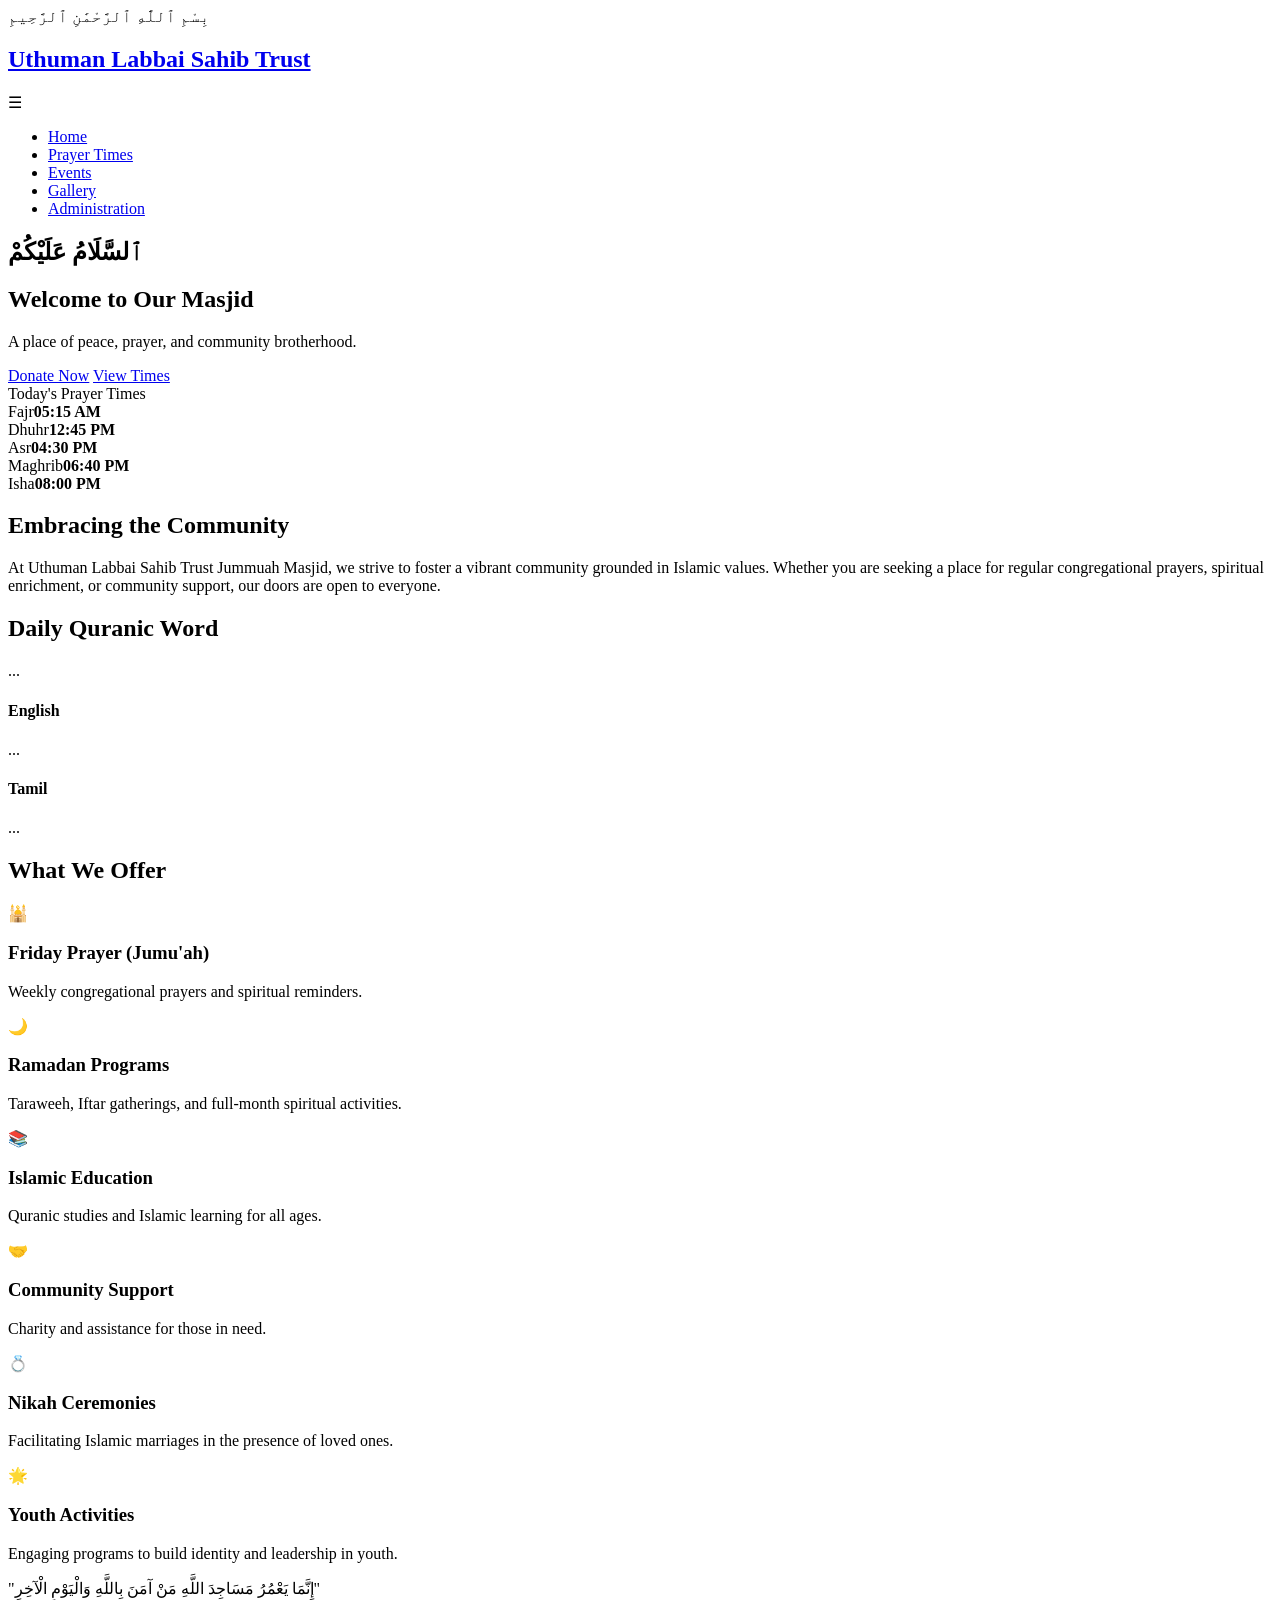
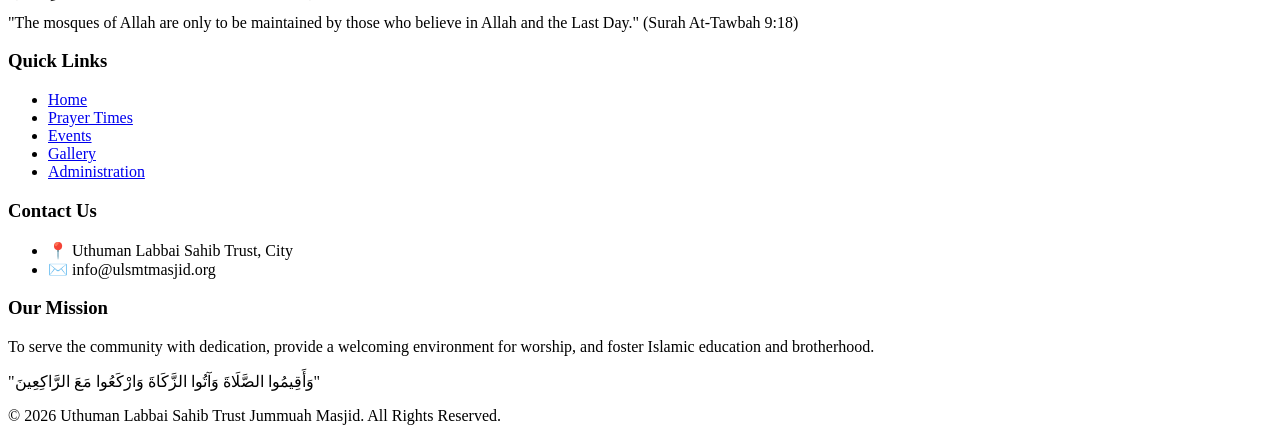
==== index.html @ 2572e5d0 "Add files via upload" ====
<!DOCTYPE html>
<html lang="en">
<head>
    <meta charset="UTF-8">
    <meta name="viewport" content="width=device-width, initial-scale=1.0">
    <title>Home - Uthuman Labbai Sahib Trust Jummuah Masjid</title>
    <meta name="description" content="Welcome to the Uthuman Labbai Sahib Trust Jummuah Masjid. Join us for prayers, events, and community support in a welcoming Islamic environment.">
    <link rel="stylesheet" href="assets/css/style.css">
</head>
<body>
    <div class="bismillah-banner arabic">بِسْمِ ٱللَّٰهِ ٱلرَّحْمَٰنِ ٱلرَّحِيمِ</div>
    <header>
        <nav class="navbar">
            <a href="index.html" class="logo-area">
                <h1>Uthuman Labbai Sahib Trust</h1>
            </a>
            <div class="hamburger" id="hamburger">☰</div>
            <ul class="nav-links" id="nav-links">
                <li><a href="index.html" class="active">Home</a></li>
                <li><a href="prayer-times.html">Prayer Times</a></li>
                <li><a href="events.html">Events</a></li>
                <li><a href="gallery.html">Gallery</a></li>
                <li><a href="administration.html">Administration</a></li>
            </ul>
        </nav>
    </header>

    <section class="hero" id="home">
        <div class="hero-content">
            <h2 class="arabic-greeting arabic">ٱلسَّلَامُ عَلَيْكُمْ</h2>
            <h1 class="hero-title text-gold">Welcome to Our Masjid</h1>
            <p class="hero-subtitle">A place of peace, prayer, and community brotherhood.</p>
            <div class="hero-buttons">
                <a href="#donate" class="btn btn-primary">Donate Now</a>
                <a href="prayer-times.html" class="btn btn-outline">View Times</a>
            </div>
        </div>
    </section>

    <!-- Prayer Strip -->
    <div class="prayer-strip">
        <div class="strip-label">Today's Prayer Times</div>
        <div class="prayer-time-item"><span>Fajr</span><strong>05:15 AM</strong></div>
        <div class="prayer-time-item"><span>Dhuhr</span><strong>12:45 PM</strong></div>
        <div class="prayer-time-item"><span>Asr</span><strong>04:30 PM</strong></div>
        <div class="prayer-time-item"><span>Maghrib</span><strong>06:40 PM</strong></div>
        <div class="prayer-time-item"><span>Isha</span><strong>08:00 PM</strong></div>
    </div>

    <!-- Welcome Prose -->
    <section>
        <h2 class="section-title">Embracing the Community</h2>
        <div class="ornamental-divider"></div>
        <p class="welcome-prose">
            At Uthuman Labbai Sahib Trust Jummuah Masjid, we strive to foster a vibrant community grounded in Islamic values. Whether you are seeking a place for regular congregational prayers, spiritual enrichment, or community support, our doors are open to everyone.
        </p>
    </section>

    <!-- 30 Days of Quran Words Widget -->
    <section>
        <div class="quran-widget">
            <h2 class="text-gold arabic" style="margin-bottom: 20px;">Daily Quranic Word</h2>
            <div class="word-arabic" id="word-arabic">...</div>
            <div class="word-details">
                <div class="lang-item">
                    <h4>English</h4>
                    <p id="word-english">...</p>
                </div>
                <div class="lang-item">
                    <h4>Tamil</h4>
                    <p id="word-tamil">...</p>
                </div>
            </div>
        </div>
    </section>

    <!-- What We Offer -->
    <section>
        <h2 class="section-title">What We Offer</h2>
        <div class="ornamental-divider"></div>
        <div class="grid-cards">
            <div class="glass-card">
                <div class="icon">🕌</div>
                <h3>Friday Prayer (Jumu'ah)</h3>
                <p>Weekly congregational prayers and spiritual reminders.</p>
            </div>
            <div class="glass-card">
                <div class="icon">🌙</div>
                <h3>Ramadan Programs</h3>
                <p>Taraweeh, Iftar gatherings, and full-month spiritual activities.</p>
            </div>
            <div class="glass-card">
                <div class="icon">📚</div>
                <h3>Islamic Education</h3>
                <p>Quranic studies and Islamic learning for all ages.</p>
            </div>
            <div class="glass-card">
                <div class="icon">🤝</div>
                <h3>Community Support</h3>
                <p>Charity and assistance for those in need.</p>
            </div>
            <div class="glass-card">
                <div class="icon">💍</div>
                <h3>Nikah Ceremonies</h3>
                <p>Facilitating Islamic marriages in the presence of loved ones.</p>
            </div>
            <div class="glass-card">
                <div class="icon">🌟</div>
                <h3>Youth Activities</h3>
                <p>Engaging programs to build identity and leadership in youth.</p>
            </div>
        </div>
    </section>

    <!-- Quranic Banner -->
    <section>
        <div class="quran-banner">
            <div class="arabic-verse arabic">"إِنَّمَا يَعْمُرُ مَسَاجِدَ اللَّهِ مَنْ آمَنَ بِاللَّهِ وَالْيَوْمِ الْآخِرِ"</div>
            <p class="translation">"The mosques of Allah are only to be maintained by those who believe in Allah and the Last Day." (Surah At-Tawbah 9:18)</p>
        </div>
    </section>

    <footer>
        <div class="footer-grid">
            <div class="footer-section">
                <h3>Quick Links</h3>
                <ul>
                    <li><a href="index.html">Home</a></li>
                    <li><a href="prayer-times.html">Prayer Times</a></li>
                    <li><a href="events.html">Events</a></li>
                    <li><a href="gallery.html">Gallery</a></li>
                    <li><a href="administration.html">Administration</a></li>
                </ul>
            </div>
            <div class="footer-section">
                <h3>Contact Us</h3>
                <ul>
                    <li>📍 Uthuman Labbai Sahib Trust, City</li>
            
                    <li>✉️ info@ulsmtmasjid.org</li>
                </ul>
            </div>
            <div class="footer-section">
                <h3>Our Mission</h3>
                <p>To serve the community with dedication, provide a welcoming environment for worship, and foster Islamic education and brotherhood.</p>
            </div>
        </div>
        <div class="footer-quote arabic">
            "وَأَقِيمُوا الصَّلَاةَ وَآتُوا الزَّكَاةَ وَارْكَعُوا مَعَ الرَّاكِعِينَ"
        </div>
        <div class="footer-bottom">
            <p>&copy; 2026 Uthuman Labbai Sahib Trust Jummuah Masjid. All Rights Reserved.</p>
        </div>
    </footer>

    <script src="assets/js/script.js"></script>
</body>
</html>
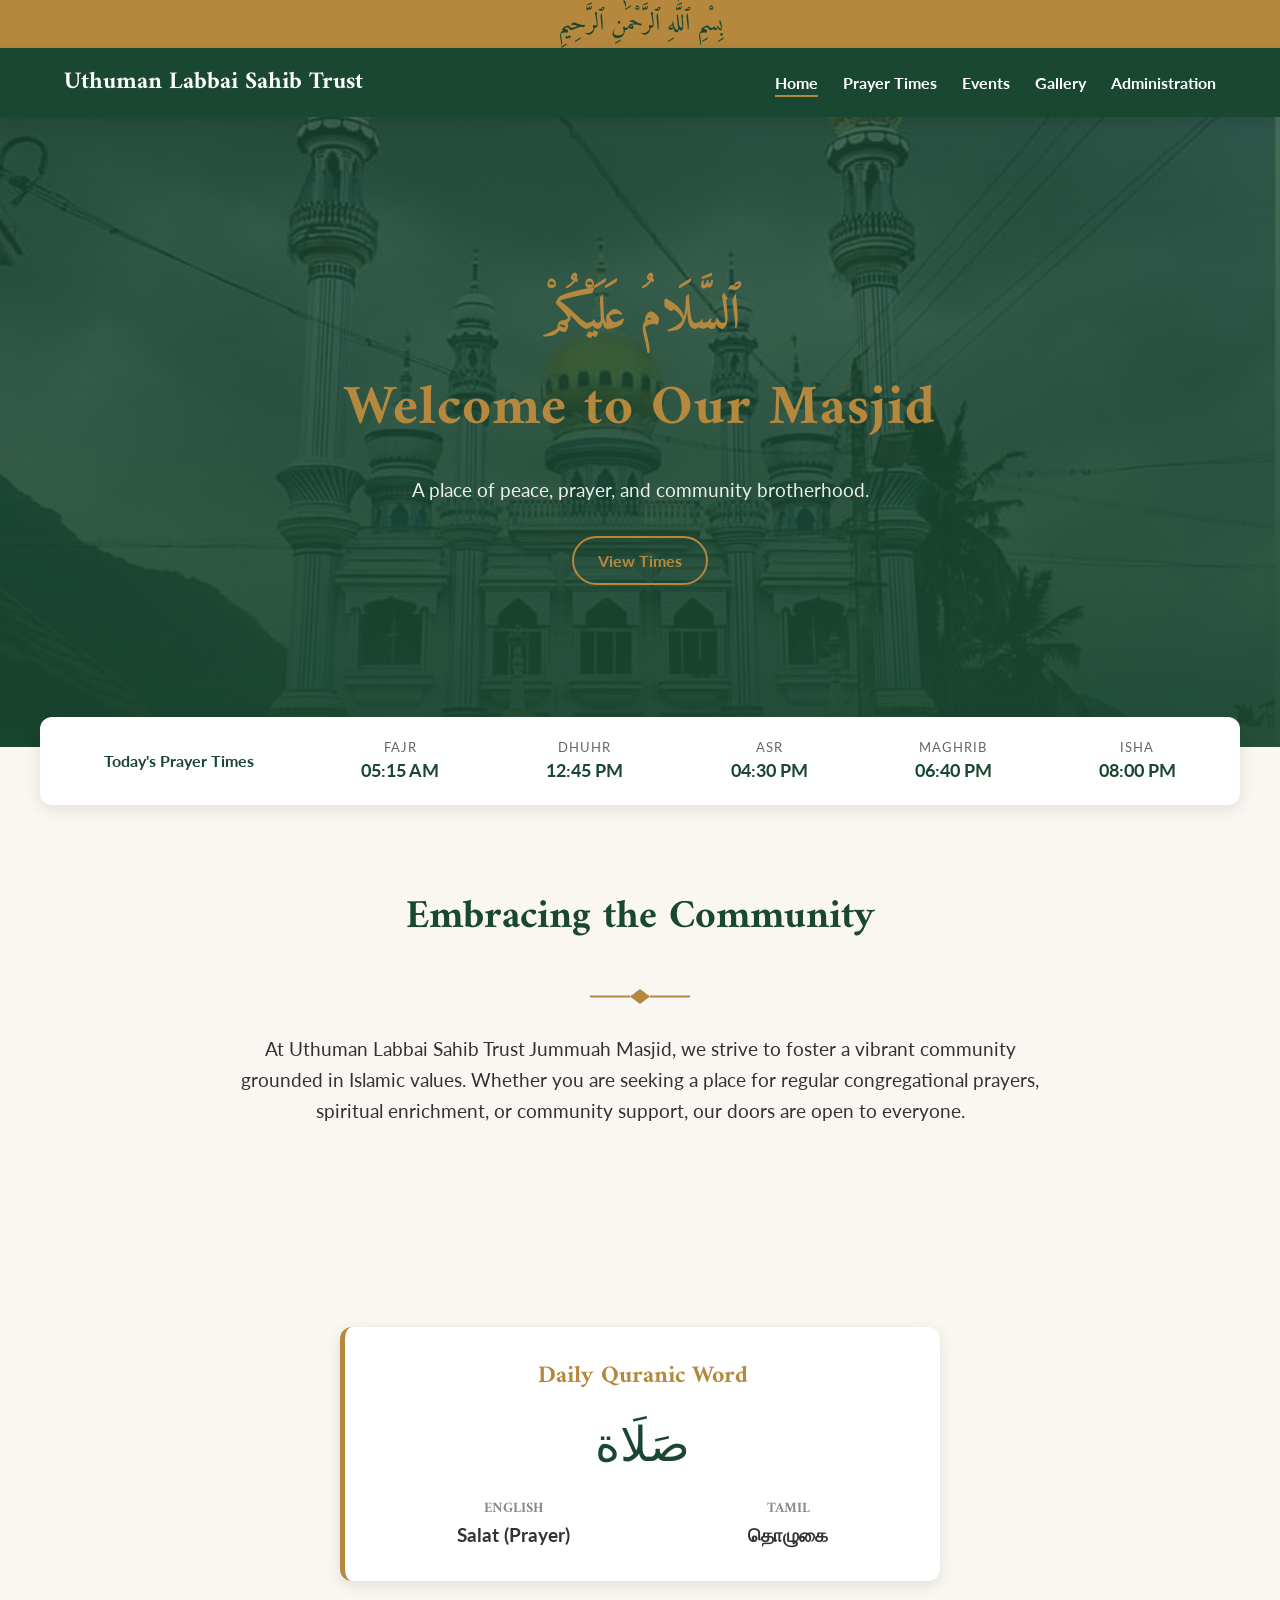
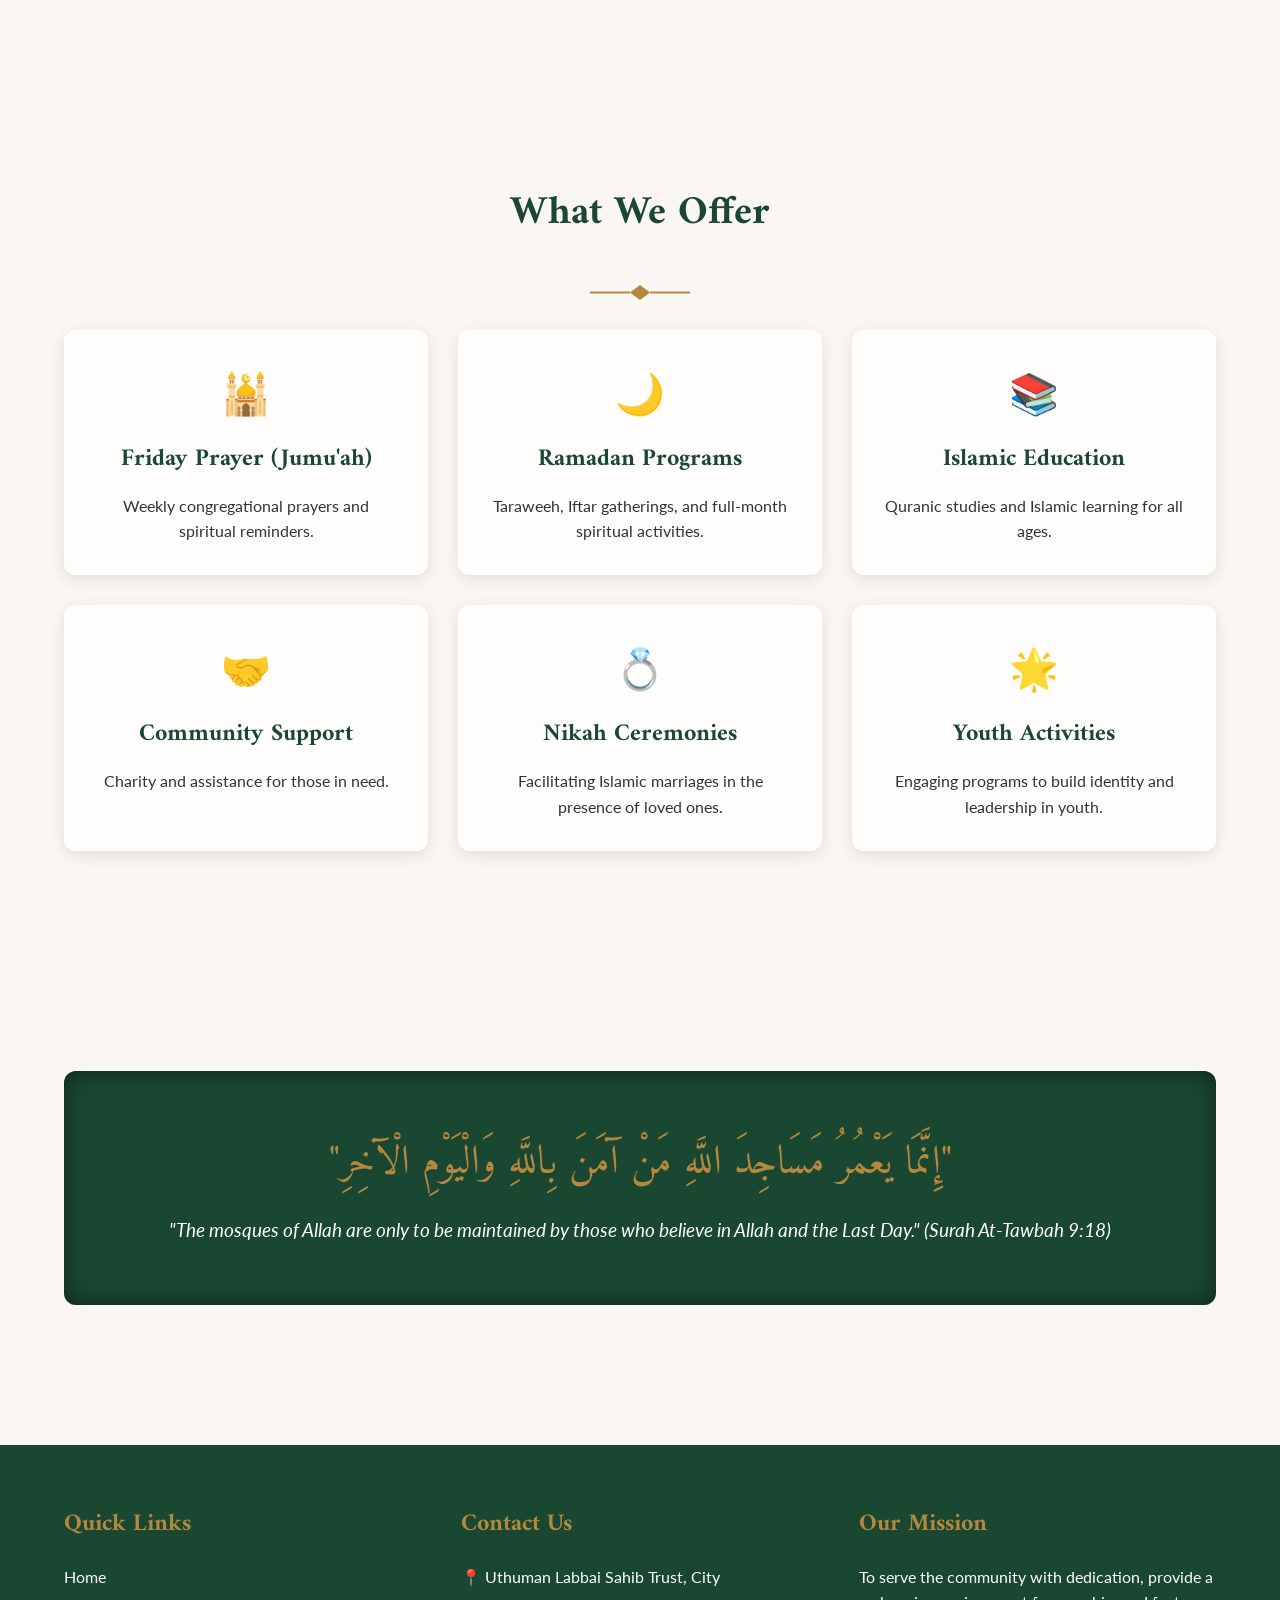
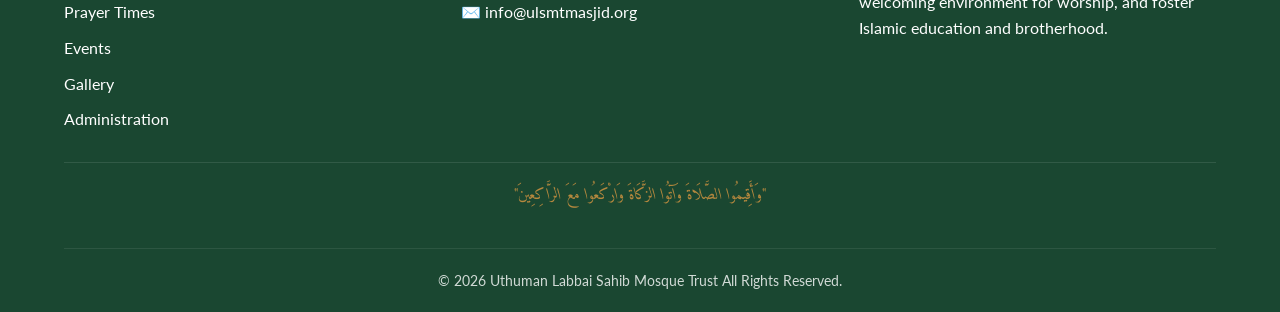
==== commit e26dffde: "Update index.html" ====
--- a/index.html
+++ b/index.html
@@ -3,7 +3,7 @@
 <head>
     <meta charset="UTF-8">
     <meta name="viewport" content="width=device-width, initial-scale=1.0">
-    <title>Home - Uthuman Labbai Sahib Trust Jummuah Masjid</title>
+    <title>Home - Uthuman Labbai Sahib Mosque Trust Jummuah Masjid</title>
     <meta name="description" content="Welcome to the Uthuman Labbai Sahib Trust Jummuah Masjid. Join us for prayers, events, and community support in a welcoming Islamic environment.">
     <link rel="stylesheet" href="assets/css/style.css">
 </head>
@@ -31,7 +31,6 @@
             <h1 class="hero-title text-gold">Welcome to Our Masjid</h1>
             <p class="hero-subtitle">A place of peace, prayer, and community brotherhood.</p>
             <div class="hero-buttons">
-                <a href="#donate" class="btn btn-primary">Donate Now</a>
                 <a href="prayer-times.html" class="btn btn-outline">View Times</a>
             </div>
         </div>
@@ -59,7 +58,7 @@
     <!-- 30 Days of Quran Words Widget -->
     <section>
         <div class="quran-widget">
-            <h2 class="text-gold arabic" style="margin-bottom: 20px;">Daily Quranic Word</h2>
+            <h2 class="text-gold arabic" style="margin-bottom: 10px;">Daily Quranic Word</h2>
             <div class="word-arabic" id="word-arabic">...</div>
             <div class="word-details">
                 <div class="lang-item">
@@ -149,7 +148,7 @@
             "وَأَقِيمُوا الصَّلَاةَ وَآتُوا الزَّكَاةَ وَارْكَعُوا مَعَ الرَّاكِعِينَ"
         </div>
         <div class="footer-bottom">
-            <p>&copy; 2026 Uthuman Labbai Sahib Trust Jummuah Masjid. All Rights Reserved.</p>
+            <p>&copy; 2026 Uthuman Labbai Sahib Mosque Trust  All Rights Reserved.</p>
         </div>
     </footer>
 
--- a/assets/css/style.css
+++ b/assets/css/style.css
@@ -0,0 +1,737 @@
+@import url('https://fonts.googleapis.com/css2?family=Amiri:ital,wght@0,400;0,700;1,400;1,700&family=Lato:wght@300;400;700;900&display=swap');
+
+:root {
+    --deep-green: #1a4731;
+    --mid-green: #2d6a4f;
+    --warm-gold: #b5883e;
+    --cream-bg: #faf7f2;
+    --white: #ffffff;
+    --text-dark: #333333;
+    --text-light: #f4f4f4;
+    --shadow: 0 4px 15px rgba(0, 0, 0, 0.1);
+    --border-radius: 12px;
+    --transition: all 0.3s ease;
+}
+
+* {
+    margin: 0;
+    padding: 0;
+    box-sizing: border-box;
+}
+
+body {
+    font-family: 'Lato', sans-serif;
+    background-color: var(--cream-bg);
+    color: var(--text-dark);
+    line-height: 1.6;
+    background-image: radial-gradient(var(--warm-gold) 0.5px, transparent 0.5px);
+    background-size: 20px 20px;
+    background-color: var(--cream-bg);
+    background-position: 0 0, 10px 10px;
+    background-attachment: fixed;
+}
+
+h1, h2, h3, h4, h5, h6, .arabic {
+    font-family: 'Amiri', serif;
+}
+
+.text-gold { color: var(--warm-gold); }
+.text-green { color: var(--deep-green); }
+
+/* Buttons */
+.btn {
+    display: inline-block;
+    padding: 10px 24px;
+    border-radius: 25px;
+    text-decoration: none;
+    font-weight: 700;
+    transition: var(--transition);
+    cursor: pointer;
+    border: none;
+}
+
+.btn-primary {
+    background-color: var(--warm-gold);
+    color: var(--white);
+}
+
+.btn-primary:hover {
+    background-color: #a37832;
+    transform: translateY(-2px);
+}
+
+.btn-outline {
+    background-color: transparent;
+    border: 2px solid var(--warm-gold);
+    color: var(--warm-gold);
+}
+
+.btn-outline:hover {
+    background-color: var(--warm-gold);
+    color: var(--white);
+}
+
+/* Header */
+header {
+    background-color: var(--deep-green);
+    color: var(--white);
+    position: sticky;
+    top: 0;
+    z-index: 1000;
+    box-shadow: var(--shadow);
+}
+
+.bismillah-banner {
+    background-color: var(--warm-gold);
+    color: var(--deep-green);
+    text-align: center;
+    padding: 5px 0;
+    font-size: 1.5rem;
+}
+
+.navbar {
+    display: flex;
+    justify-content: space-between;
+    align-items: center;
+    padding: 15px 5%;
+    max-width: 1400px;
+    margin: 0 auto;
+}
+
+.logo-area {
+    display: flex;
+    align-items: center;
+    gap: 15px;
+    text-decoration: none;
+    color: var(--white);
+}
+
+.logo-area img {
+    height: 50px;
+}
+
+.logo-area h1 {
+    font-size: 1.5rem;
+    margin: 0;
+}
+
+.nav-links {
+    list-style: none;
+    display: flex;
+    gap: 25px;
+}
+
+.nav-links li a {
+    color: var(--white);
+    text-decoration: none;
+    font-weight: 700;
+    transition: var(--transition);
+    position: relative;
+}
+
+.nav-links li a::after {
+    content: '';
+    position: absolute;
+    bottom: -5px;
+    left: 0;
+    width: 0;
+    height: 2px;
+    background-color: var(--warm-gold);
+    transition: var(--transition);
+}
+
+.nav-links li a:hover::after, .nav-links li a.active::after {
+    width: 100%;
+}
+
+.nav-links li a:hover {
+    color: var(--warm-gold);
+}
+
+.hamburger {
+    display: none;
+    cursor: pointer;
+    font-size: 1.5rem;
+    color: var(--white);
+}
+
+/* Hero Section */
+.hero {
+    position: relative;
+    height: 70vh;
+    min-height: 500px;
+    background-image: url('../img/masjid_bg.png');
+    background-size: cover;
+    background-position: center;
+    display: flex;
+    align-items: center;
+    justify-content: center;
+    text-align: center;
+    color: var(--white);
+}
+
+.hero::before {
+    content: '';
+    position: absolute;
+    top: 0;
+    left: 0;
+    width: 100%;
+    height: 100%;
+    background: linear-gradient(rgba(26, 71, 49, 0.8), rgba(26, 71, 49, 0.95));
+}
+
+.hero-content {
+    position: relative;
+    z-index: 1;
+    max-width: 800px;
+    padding: 0 20px;
+}
+
+.arabic-greeting {
+    font-size: 3rem;
+    color: var(--warm-gold);
+    margin-bottom: 10px;
+}
+
+.hero-title {
+    font-size: 3.5rem;
+    margin-bottom: 20px;
+    letter-spacing: 1px;
+}
+
+.hero-subtitle {
+    font-size: 1.2rem;
+    margin-bottom: 30px;
+    opacity: 0.9;
+}
+
+.hero-buttons {
+    display: flex;
+    gap: 15px;
+    justify-content: center;
+}
+
+/* Strips & Banners */
+.prayer-strip {
+    background-color: var(--white);
+    box-shadow: var(--shadow);
+    display: flex;
+    justify-content: space-between;
+    align-items: center;
+    padding: 20px 5%;
+    flex-wrap: wrap;
+    gap: 15px;
+    position: relative;
+    z-index: 10;
+    margin-top: -30px;
+    border-radius: var(--border-radius);
+    max-width: 1200px;
+    margin-left: auto;
+    margin-right: auto;
+}
+
+.strip-label {
+    color: var(--deep-green);
+    font-weight: 700;
+}
+
+.prayer-time-item {
+    display: flex;
+    flex-direction: column;
+    align-items: center;
+}
+
+.prayer-time-item span {
+    font-size: 0.8rem;
+    text-transform: uppercase;
+    color: #666;
+    letter-spacing: 1px;
+}
+
+.prayer-time-item strong {
+    color: var(--deep-green);
+    font-size: 1.1rem;
+}
+
+/* Sections General */
+section {
+    padding: 80px 5%;
+    max-width: 1400px;
+    margin: 0 auto;
+}
+
+.section-title {
+    text-align: center;
+    color: var(--deep-green);
+    font-size: 2.5rem;
+    margin-bottom: 40px;
+    position: relative;
+}
+
+.ornamental-divider {
+    display: block;
+    margin: 15px auto 30px;
+    width: 100px;
+    height: 15px;
+    background: url('data:image/svg+xml;utf8,<svg viewBox="0 0 100 15" xmlns="http://www.w3.org/2000/svg"><path d="M50 0 L60 7.5 L50 15 L40 7.5 Z" fill="%23b5883e"/><line x1="0" y1="7.5" x2="40" y2="7.5" stroke="%23b5883e" stroke-width="2"/><line x1="60" y1="7.5" x2="100" y2="7.5" stroke="%23b5883e" stroke-width="2"/></svg>') no-repeat center;
+}
+
+/* Prose/Welcome */
+.welcome-prose {
+    text-align: center;
+    max-width: 800px;
+    margin: 0 auto;
+    font-size: 1.2rem;
+    color: var(--text-dark);
+}
+
+/* Glassmorphism Cards Grid */
+.grid-cards {
+    display: grid;
+    grid-template-columns: repeat(auto-fit, minmax(300px, 1fr));
+    gap: 30px;
+}
+
+.glass-card {
+    background: rgba(255, 255, 255, 0.7);
+    backdrop-filter: blur(10px);
+    -webkit-backdrop-filter: blur(10px);
+    border: 1px solid rgba(255, 255, 255, 0.5);
+    border-radius: var(--border-radius);
+    padding: 30px;
+    box-shadow: var(--shadow);
+    transition: var(--transition);
+    text-align: center;
+}
+
+.glass-card:hover {
+    transform: translateY(-10px);
+    box-shadow: 0 10px 25px rgba(26, 71, 49, 0.2);
+}
+
+.glass-card h3 {
+    color: var(--deep-green);
+    margin-bottom: 15px;
+    font-size: 1.5rem;
+}
+
+.glass-card .icon {
+    font-size: 2.5rem;
+    color: var(--warm-gold);
+    margin-bottom: 15px;
+}
+
+/* Quranic Banner */
+.quran-banner {
+    background-color: var(--deep-green);
+    color: var(--warm-gold);
+    text-align: center;
+    padding: 60px 20px;
+    border-radius: var(--border-radius);
+    margin-top: 60px;
+    box-shadow: inset 0 0 20px rgba(0,0,0,0.5);
+}
+
+.quran-banner .arabic-verse {
+    font-size: 2.5rem;
+    margin-bottom: 20px;
+}
+
+.quran-banner .translation {
+    font-size: 1.2rem;
+    color: var(--white);
+    font-style: italic;
+}
+
+/* Dashboard / Quran Words Widget */
+.quran-widget {
+    background: var(--white);
+    border-left: 5px solid var(--warm-gold);
+    border-radius: var(--border-radius);
+    padding: 30px;
+    box-shadow: var(--shadow);
+    text-align: center;
+    max-width: 600px;
+    margin: 40px auto;
+}
+
+.quran-widget .word-arabic {
+    font-size: 3rem;
+    color: var(--deep-green);
+    margin-bottom: 15px;
+}
+
+.quran-widget .word-details {
+    display: flex;
+    justify-content: space-around;
+    align-items: center;
+    flex-wrap: wrap;
+    gap: 15px;
+}
+
+.quran-widget .lang-item h4 {
+    font-size: 0.9rem;
+    text-transform: uppercase;
+    color: #888;
+}
+
+.quran-widget .lang-item p {
+    font-size: 1.2rem;
+    font-weight: 700;
+    color: var(--text-dark);
+}
+
+/* Tables */
+.schedule-table {
+    width: 100%;
+    border-collapse: collapse;
+    background: var(--white);
+    box-shadow: var(--shadow);
+    border-radius: var(--border-radius);
+    overflow: hidden;
+    margin-bottom: 40px;
+}
+
+.schedule-table th, .schedule-table td {
+    padding: 15px;
+    text-align: center;
+    border-bottom: 1px solid #eee;
+}
+
+.schedule-table th {
+    background-color: var(--deep-green);
+    color: var(--white);
+    font-family: 'Amiri', serif;
+    font-size: 1.2rem;
+}
+
+.schedule-table tr.highlight, .schedule-table tr:hover {
+    background-color: rgba(181, 136, 62, 0.1);
+}
+
+.schedule-table tr.highlight td:first-child {
+    font-weight: 700;
+    color: var(--deep-green);
+}
+
+/* Admin Cards */
+.admin-card {
+    display: flex;
+    flex-direction: column;
+    align-items: center;
+    background: var(--white);
+    border-radius: var(--border-radius);
+    padding: 30px;
+    box-shadow: var(--shadow);
+    transition: var(--transition);
+}
+
+.admin-card:hover {
+    transform: translateY(-5px);
+}
+
+.avatar {
+    width: 100px;
+    height: 100px;
+    border-radius: 50%;
+    background: linear-gradient(135deg, var(--deep-green), var(--mid-green));
+    color: var(--white);
+    display: flex;
+    justify-content: center;
+    align-items: center;
+    font-size: 2.5rem;
+    font-weight: 700;
+    margin-bottom: 20px;
+    border: 3px solid var(--warm-gold);
+}
+
+.admin-card .role-badge {
+    background-color: var(--warm-gold);
+    color: var(--white);
+    padding: 4px 12px;
+    border-radius: 20px;
+    font-size: 0.8rem;
+    text-transform: uppercase;
+    letter-spacing: 1px;
+    margin-bottom: 10px;
+}
+
+.admin-card h3 {
+    color: var(--deep-green);
+    font-size: 1.3rem;
+}
+
+/* Tags */
+.tag {
+    display: inline-block;
+    padding: 4px 12px;
+    border-radius: 12px;
+    font-size: 0.75rem;
+    font-weight: 700;
+    text-transform: uppercase;
+    margin-bottom: 10px;
+}
+.tag-event { background: var(--warm-gold); color: white; }
+.tag-program { background: var(--mid-green); color: white; }
+.tag-announcement { background: #e76f51; color: white; }
+
+/* Filterable Gallery */
+.gallery-filters {
+    display: flex;
+    justify-content: center;
+    gap: 15px;
+    margin-bottom: 30px;
+    flex-wrap: wrap;
+}
+
+.filter-btn {
+    padding: 8px 16px;
+    border: none;
+    background: transparent;
+    cursor: pointer;
+    font-family: inherit;
+    font-weight: 700;
+    color: var(--text-dark);
+    border-bottom: 2px solid transparent;
+    transition: var(--transition);
+}
+
+.filter-btn.active, .filter-btn:hover {
+    color: var(--deep-green);
+    border-bottom-color: var(--warm-gold);
+}
+
+.gallery-grid {
+    display: grid;
+    grid-template-columns: repeat(auto-fill, minmax(250px, 1fr));
+    gap: 20px;
+}
+
+.gallery-item {
+    position: relative;
+    border-radius: var(--border-radius);
+    overflow: hidden;
+    cursor: pointer;
+    box-shadow: var(--shadow);
+    transition: var(--transition);
+    background: #000;
+}
+
+.gallery-item img {
+    width: 100%;
+    height: 100%;
+    aspect-ratio: 1;
+    object-fit: cover;
+    display: block;
+    transition: transform 0.4s ease;
+}
+
+.gallery-item:hover img {
+    transform: scale(1.1);
+}
+
+.gallery-item:hover {
+    transform: scale(1.03);
+}
+
+.gallery-item::after {
+    content: '';
+    position: absolute;
+    inset: 0;
+    background: linear-gradient(to top, rgba(0,0,0,0.7), rgba(0,0,0,0.1));
+}
+
+.gallery-item h3 {
+    position: absolute;
+    bottom: 15px;
+    left: 15px;
+    right: 15px;
+    color: white;
+    z-index: 2;
+}
+
+.gallery-item:hover {
+    transform: scale(1.03);
+}
+
+.gallery-item.bg-1 { background: linear-gradient(45deg, var(--deep-green), var(--mid-green)); }
+.gallery-item.bg-2 { background: linear-gradient(45deg, var(--warm-gold), #d4af37); }
+.gallery-item.bg-3 { background: linear-gradient(45deg, #1d3557, #457b9d); }
+
+.gallery-item .emoji {
+    font-size: 3rem;
+    margin-bottom: 10px;
+}
+
+
+
+.admin-img {
+    width: 100px;
+    height: 100px;
+    border-radius: 50%;
+    object-fit: cover;
+    margin-bottom: 10px;
+    border: 3px solid var(--warm-gold);
+}
+.avatar-fallback {
+    width: 100px;
+    height: 100px;
+    border-radius: 50%;
+    background: linear-gradient(135deg, var(--deep-green), var(--mid-green));
+    color: white;
+    display: flex; /* 🔥 always flex */
+    justify-content: center;
+    align-items: center;
+    font-size: 2rem;
+    font-weight: bold;
+    margin-bottom: 10px;
+    border: 3px solid var(--warm-gold);
+    position: absolute;
+    top: 0;
+    left: 0;
+    opacity: 0; /* 🔥 hidden initially */
+}
+
+.admin-card {
+    text-align: center;
+    padding: 20px;
+}
+
+/* Lightbox */
+.lightbox {
+    display: none;
+    position: fixed;
+    z-index: 2000;
+    top: 0;
+    left: 0;
+    width: 100%;
+    height: 100%;
+    background: rgba(0, 0, 0, 0.9);
+    justify-content: center;
+    align-items: center;
+    flex-direction: column;
+}
+
+.lightbox.active {
+    display: flex;
+}
+
+.lightbox-close {
+    position: absolute;
+    top: 30px;
+    right: 40px;
+    color: white;
+    font-size: 2rem;
+    cursor: pointer;
+}
+
+.lightbox-content {
+    background: var(--white);
+    padding: 40px;
+    border-radius: var(--border-radius);
+    text-align: center;
+    max-width: 90%;
+}
+
+.lightbox-content .emoji {
+    font-size: 5rem;
+    margin-bottom: 20px;
+}
+
+.lightbox-content h3 {
+    color: var(--deep-green);
+    margin-bottom: 10px;
+}
+
+/* Footer */
+footer {
+    background-color: var(--deep-green);
+    color: var(--white);
+    padding: 60px 5% 20px;
+    margin-top: 60px;
+}
+
+.footer-grid {
+    display: grid;
+    grid-template-columns: repeat(auto-fit, minmax(250px, 1fr));
+    gap: 40px;
+    max-width: 1400px;
+    margin: 0 auto;
+}
+
+.footer-section h3 {
+    color: var(--warm-gold);
+    margin-bottom: 20px;
+    font-size: 1.5rem;
+}
+
+.footer-section ul {
+    list-style: none;
+}
+
+.footer-section ul li {
+    margin-bottom: 10px;
+}
+
+.footer-section ul li a {
+    color: var(--white);
+    text-decoration: none;
+    transition: var(--transition);
+}
+
+.footer-section ul li a:hover {
+    color: var(--warm-gold);
+}
+
+.footer-bottom {
+    text-align: center;
+    border-top: 1px solid rgba(255, 255, 255, 0.1);
+    margin-top: 40px;
+    padding-top: 20px;
+    font-size: 0.9rem;
+    opacity: 0.8;
+}
+
+.footer-quote {
+    font-style: italic;
+    text-align: center;
+    border-top: 1px solid rgba(255,255,255,0.1);
+    padding-top: 20px;
+    margin-top: 20px;
+    color: var(--warm-gold);
+}
+
+/* Responsive */
+@media (max-width: 768px) {
+    .nav-links {
+        display: none;
+        flex-direction: column;
+        width: 100%;
+        position: absolute;
+        top: 100%;
+        left: 0;
+        background-color: var(--deep-green);
+        padding: 20px 0;
+        text-align: center;
+    }
+    .nav-links.show {
+        display: flex;
+    }
+    .hamburger {
+        display: block;
+    }
+    .hero-title {
+        font-size: 2.5rem;
+    }
+    .arabic-greeting {
+        font-size: 2rem;
+    }
+    .prayer-strip {
+        flex-direction: column;
+        text-align: center;
+    }
+    .schedule-table {
+        font-size: 0.9rem;
+    }
+}
+
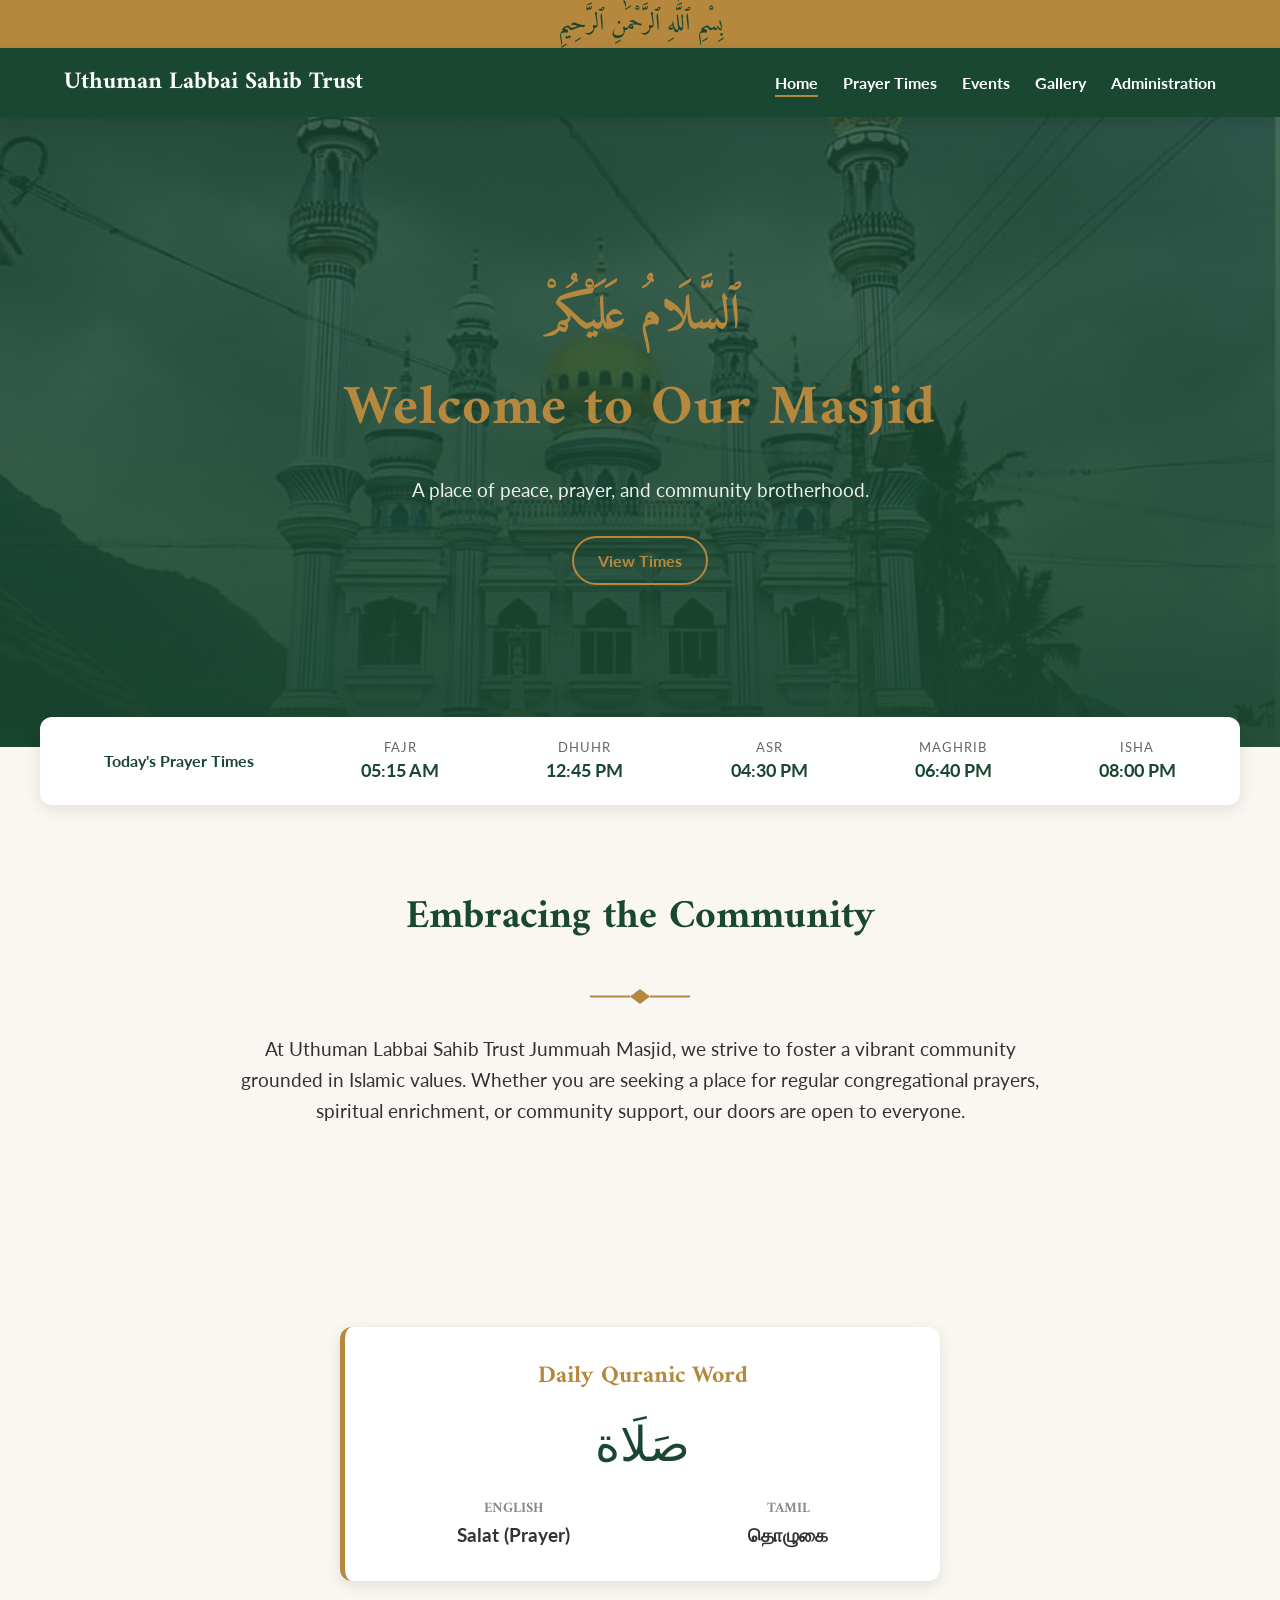
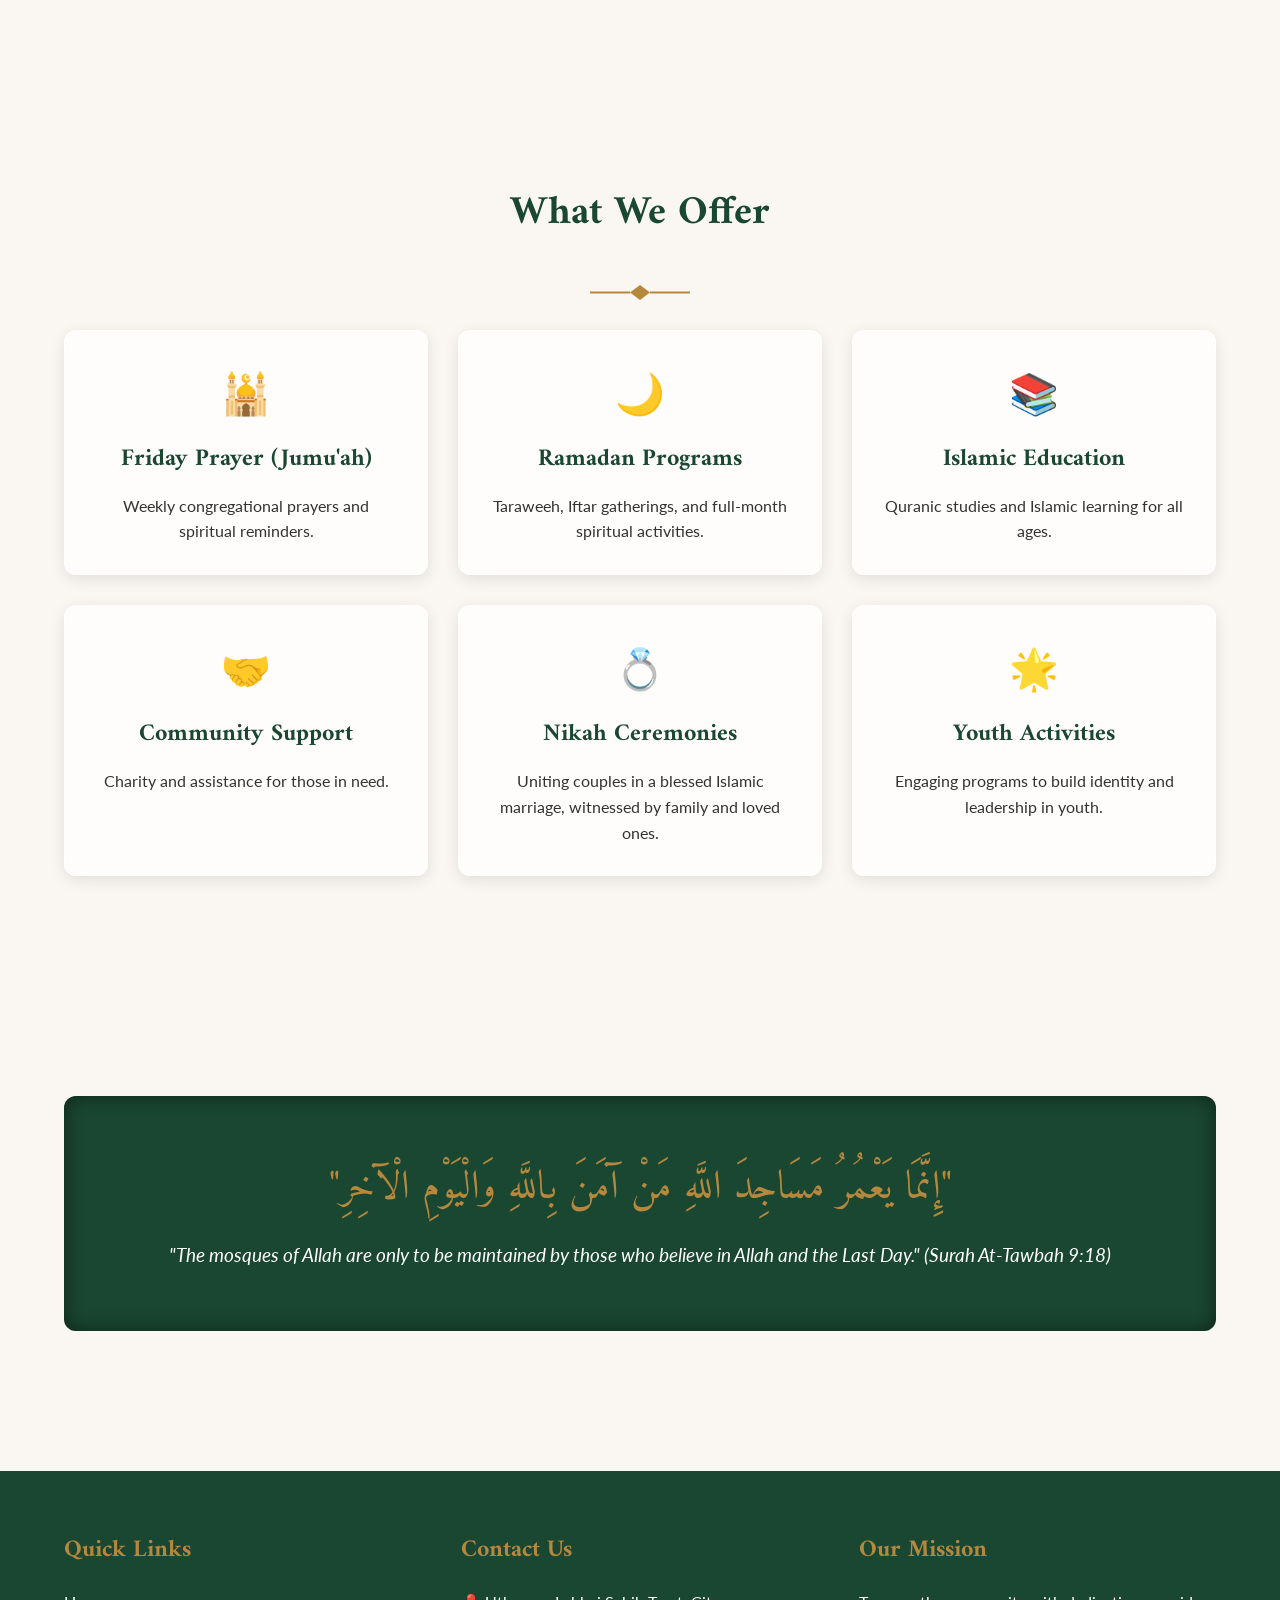
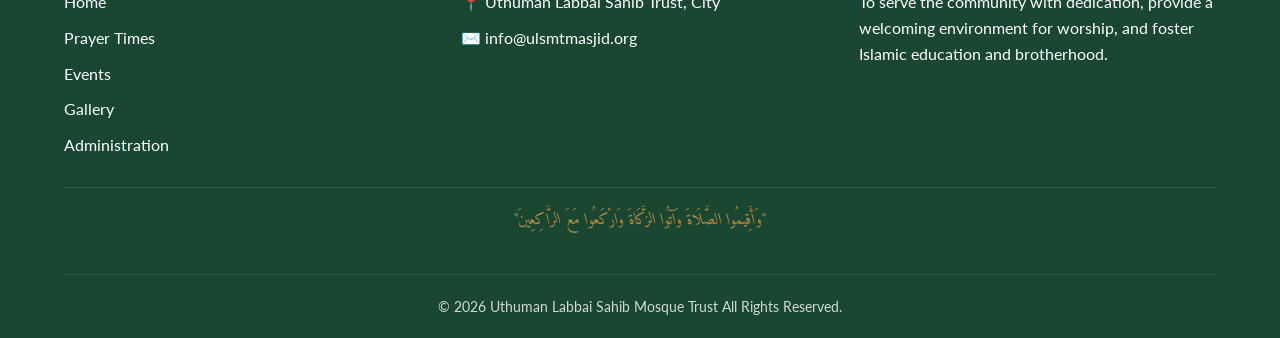
==== commit c89167f7: "Update index.html" ====
--- a/index.html
+++ b/index.html
@@ -101,7 +101,7 @@
             <div class="glass-card">
                 <div class="icon">💍</div>
                 <h3>Nikah Ceremonies</h3>
-                <p>Facilitating Islamic marriages in the presence of loved ones.</p>
+                <p>Uniting couples in a blessed Islamic marriage, witnessed by family and loved ones.</p>
             </div>
             <div class="glass-card">
                 <div class="icon">🌟</div>
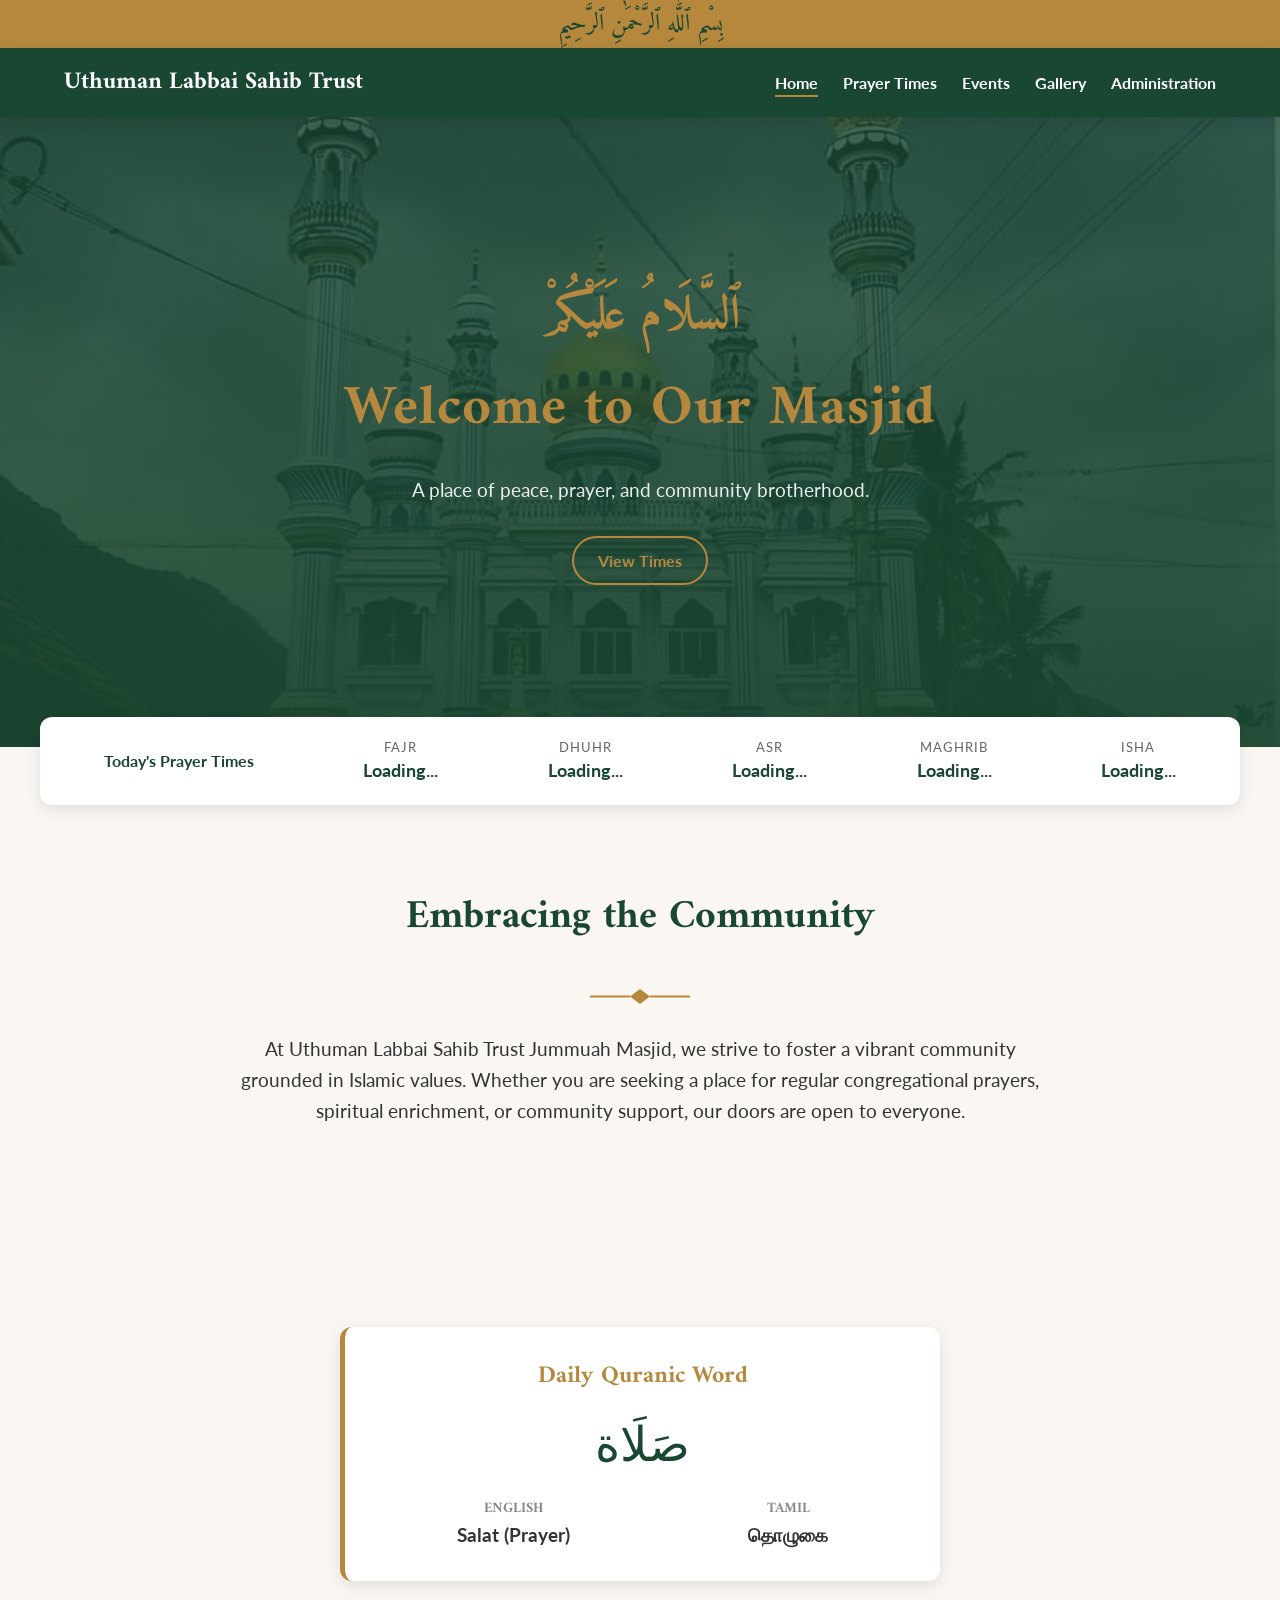
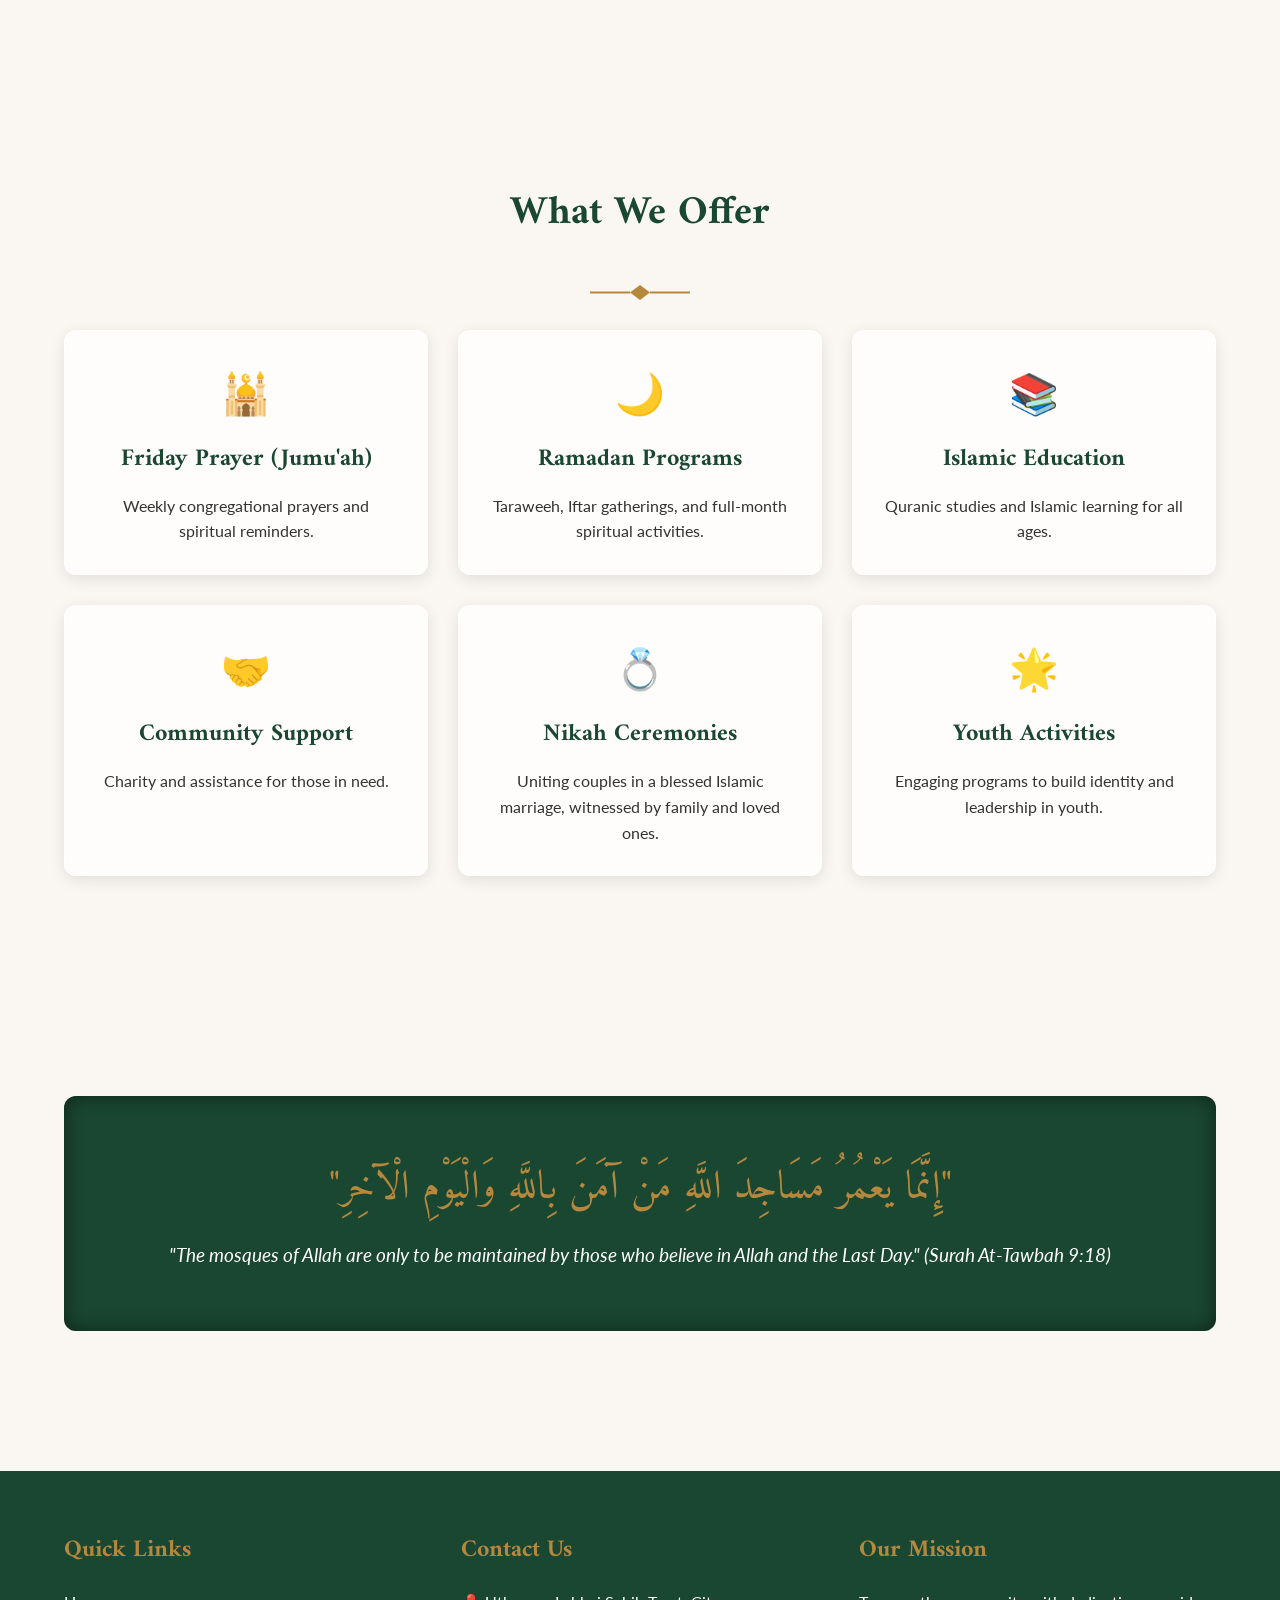
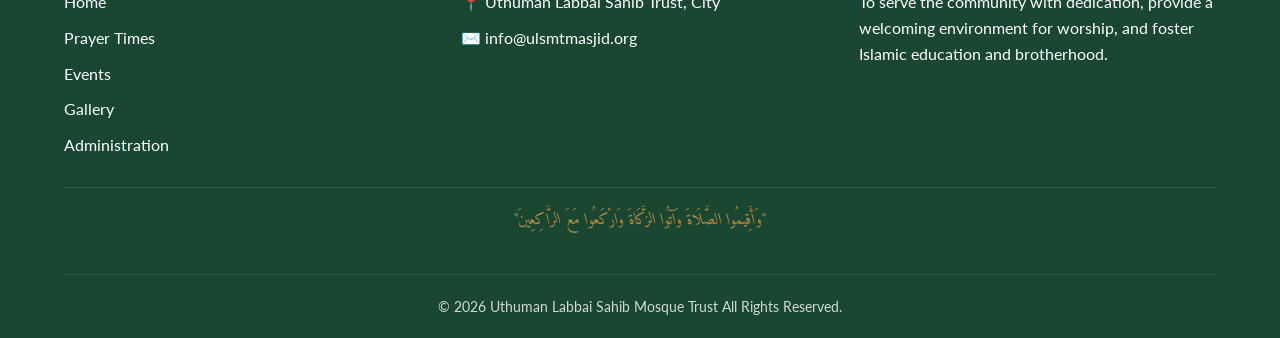
==== commit 3bb5a059: "Modify title and enhance prayer times display Updated the title and prayer times section to display " ====
--- a/index.html
+++ b/index.html
@@ -3,7 +3,7 @@
 <head>
     <meta charset="UTF-8">
     <meta name="viewport" content="width=device-width, initial-scale=1.0">
-    <title>Home - Uthuman Labbai Sahib Mosque Trust Jummuah Masjid</title>
+    <title>Home - Uthuman Labbai Sahib Mosque Trust Jummuah Masjid Thituvillai</title>
     <meta name="description" content="Welcome to the Uthuman Labbai Sahib Trust Jummuah Masjid. Join us for prayers, events, and community support in a welcoming Islamic environment.">
     <link rel="stylesheet" href="assets/css/style.css">
 </head>
@@ -37,14 +37,34 @@
     </section>
 
     <!-- Prayer Strip -->
-    <div class="prayer-strip">
-        <div class="strip-label">Today's Prayer Times</div>
-        <div class="prayer-time-item"><span>Fajr</span><strong>05:15 AM</strong></div>
-        <div class="prayer-time-item"><span>Dhuhr</span><strong>12:45 PM</strong></div>
-        <div class="prayer-time-item"><span>Asr</span><strong>04:30 PM</strong></div>
-        <div class="prayer-time-item"><span>Maghrib</span><strong>06:40 PM</strong></div>
-        <div class="prayer-time-item"><span>Isha</span><strong>08:00 PM</strong></div>
+ <div class="prayer-strip">
+    <div class="strip-label">Today's Prayer Times</div>
+
+    <div class="prayer-time-item">
+        <span>Fajr</span>
+        <strong class="fajr">Loading...</strong>
     </div>
+
+    <div class="prayer-time-item">
+        <span>Dhuhr</span>
+        <strong class="dhuhr">Loading...</strong>
+    </div>
+
+    <div class="prayer-time-item">
+        <span>Asr</span>
+        <strong class="asr">Loading...</strong>
+    </div>
+
+    <div class="prayer-time-item">
+        <span>Maghrib</span>
+        <strong class="maghrib">Loading...</strong>
+    </div>
+
+    <div class="prayer-time-item">
+        <span>Isha</span>
+        <strong class="isha">Loading...</strong>
+    </div>
+</div>
 
     <!-- Welcome Prose -->
     <section>
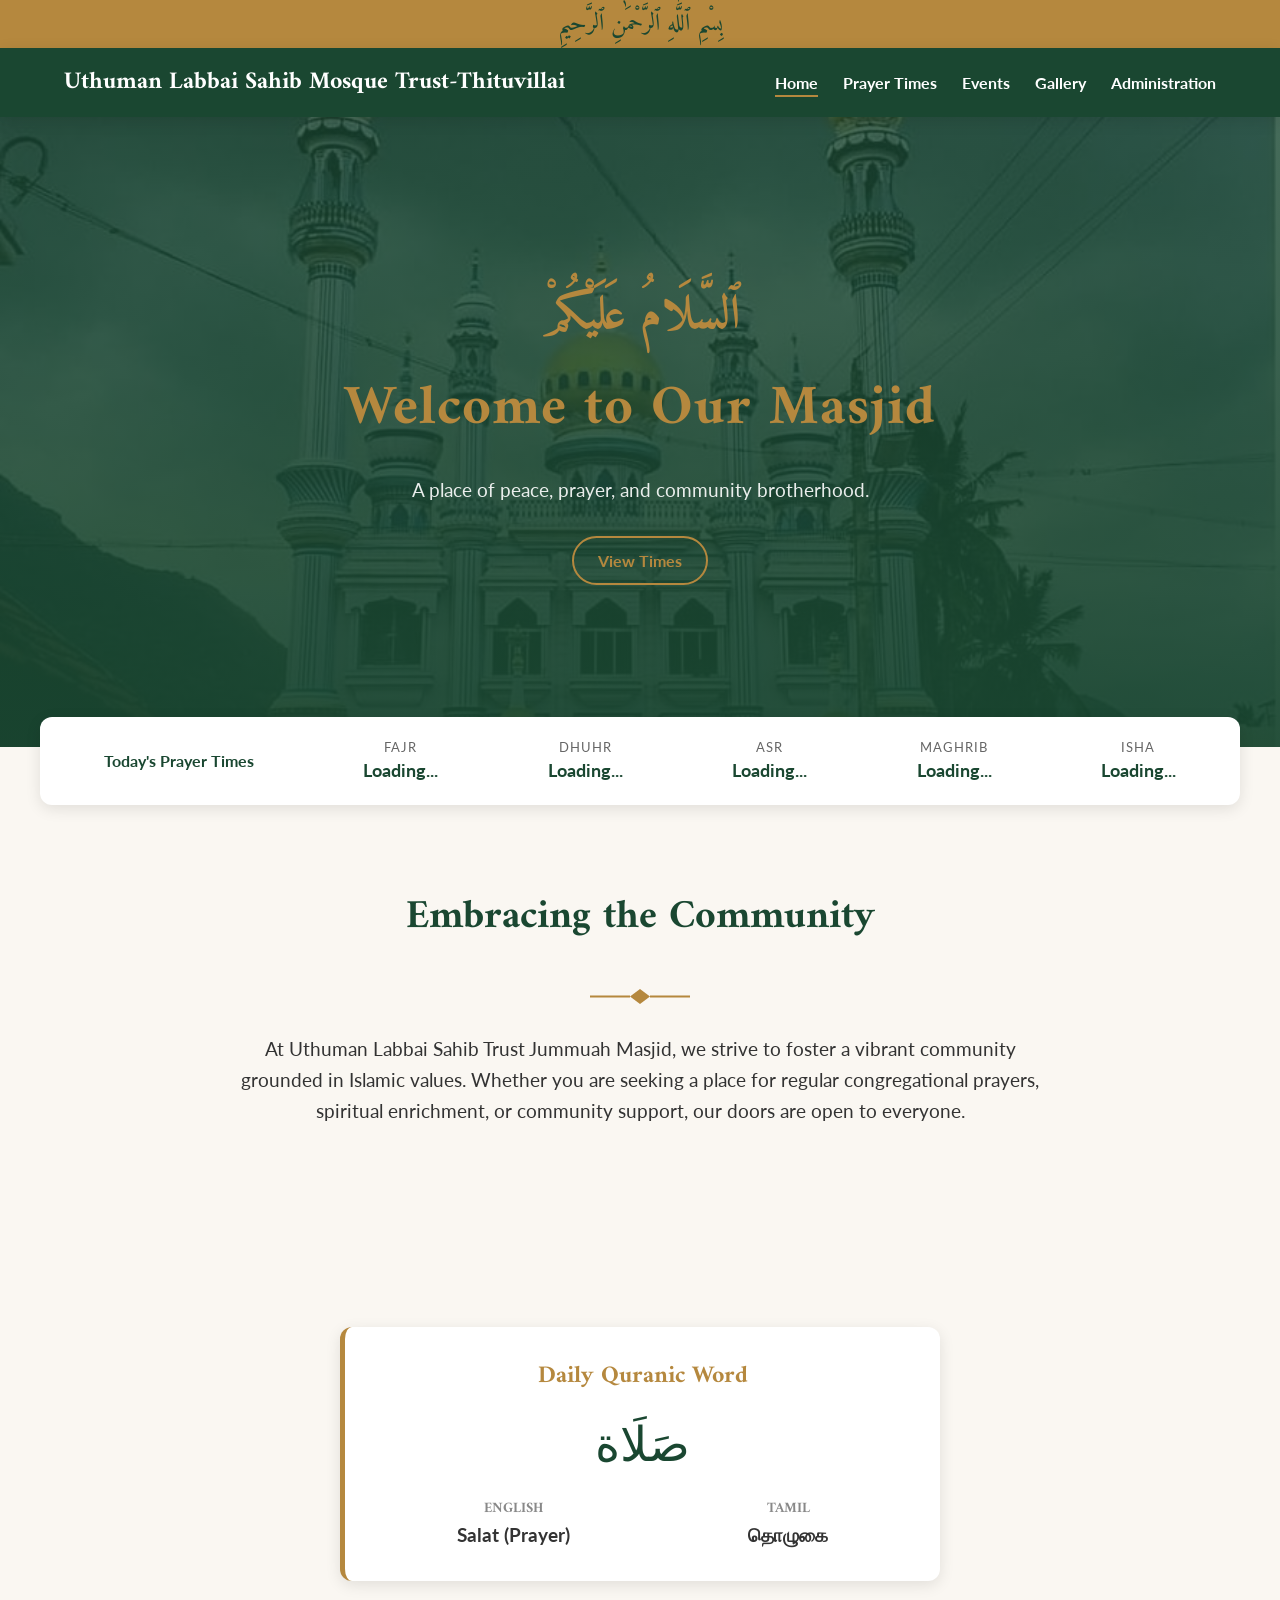
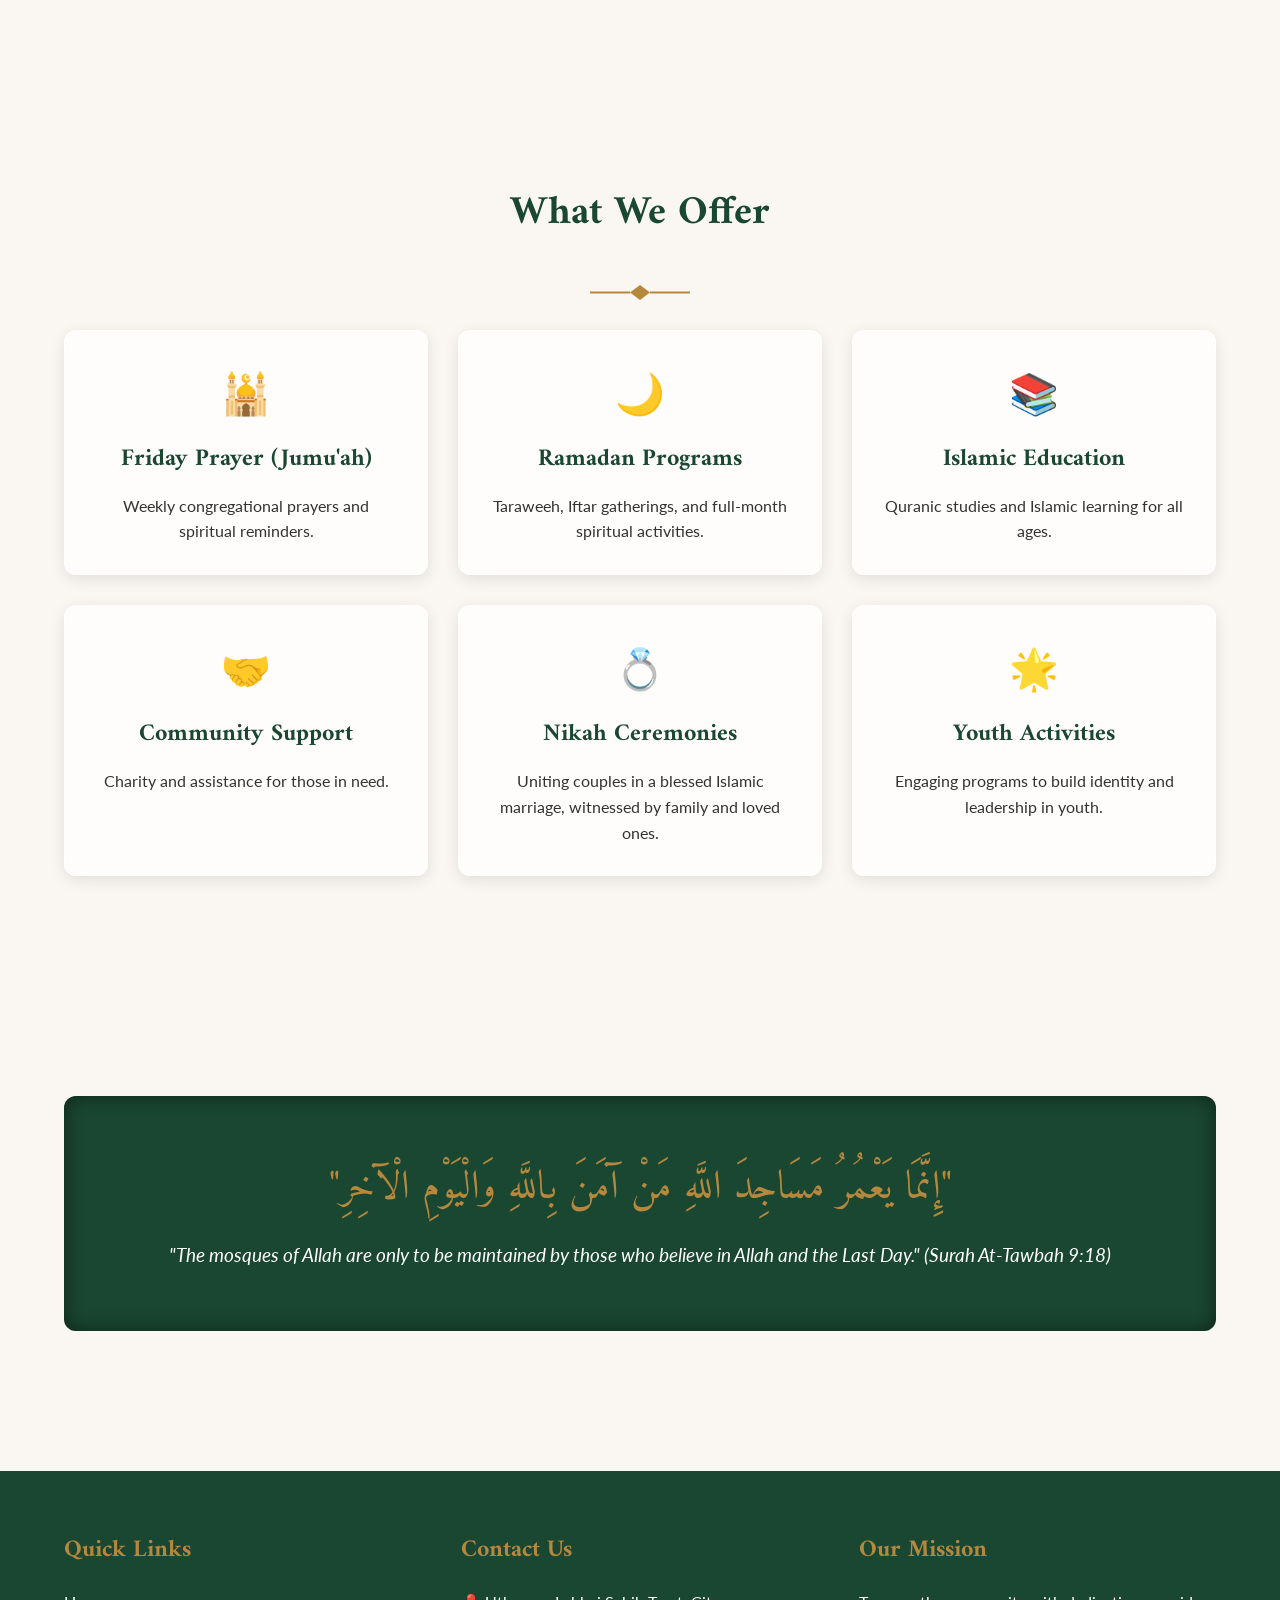
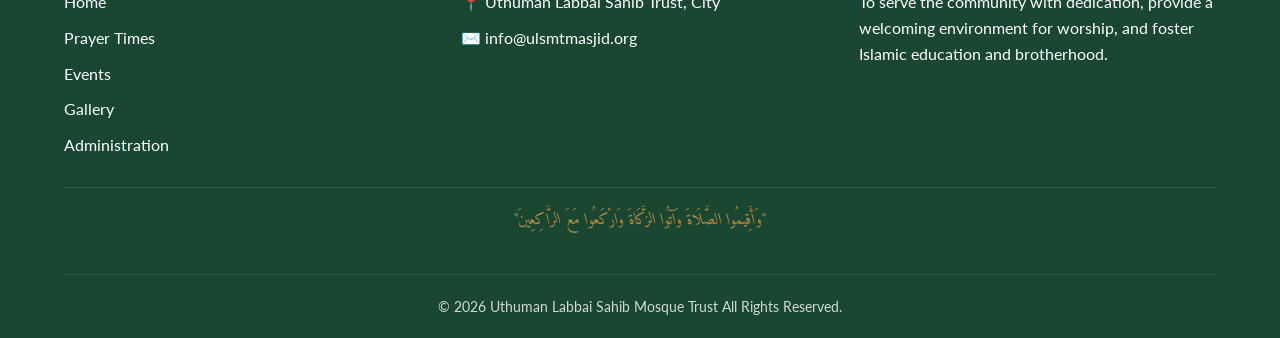
==== commit 9a09d51e: "Update index.html" ====
--- a/index.html
+++ b/index.html
@@ -12,7 +12,7 @@
     <header>
         <nav class="navbar">
             <a href="index.html" class="logo-area">
-                <h1>Uthuman Labbai Sahib Trust</h1>
+                <h1>Uthuman Labbai Sahib Mosque Trust-Thituvillai</h1>
             </a>
             <div class="hamburger" id="hamburger">☰</div>
             <ul class="nav-links" id="nav-links">
@@ -172,6 +172,49 @@
         </div>
     </footer>
 
+<script>
+async function loadPrayerTimes() {
+    try {
+        const response = await fetch("https://api.aladhan.com/v1/timingsByCity?city=Nagercoil&country=India&method=1");
+        const data = await response.json();
+
+        const timings = data.data.timings;
+
+        // 🔥 Convert 24h → 12h format
+        const formatTime = (time) => {
+            let [hour, minute] = time.split(":");
+            hour = parseInt(hour);
+
+            const ampm = hour >= 12 ? "PM" : "AM";
+            hour = hour % 12 || 12;
+
+            return `${hour}:${minute} ${ampm}`;
+        };
+
+        // 🔥 Safe setter
+        const setTime = (cls, value) => {
+            const el = document.querySelector("." + cls);
+            if (el) {
+                el.innerText = formatTime(value);
+            }
+        };
+
+        setTime("fajr", timings.Fajr);
+        setTime("dhuhr", timings.Dhuhr);
+        setTime("asr", timings.Asr);
+        setTime("maghrib", timings.Maghrib);
+        setTime("isha", timings.Isha);
+
+        console.log("Prayer times loaded ✅");
+
+    } catch (error) {
+        console.error("Error fetching prayer times:", error);
+    }
+}
+
+loadPrayerTimes();
+</script>
+
     <script src="assets/js/script.js"></script>
 </body>
 </html>
